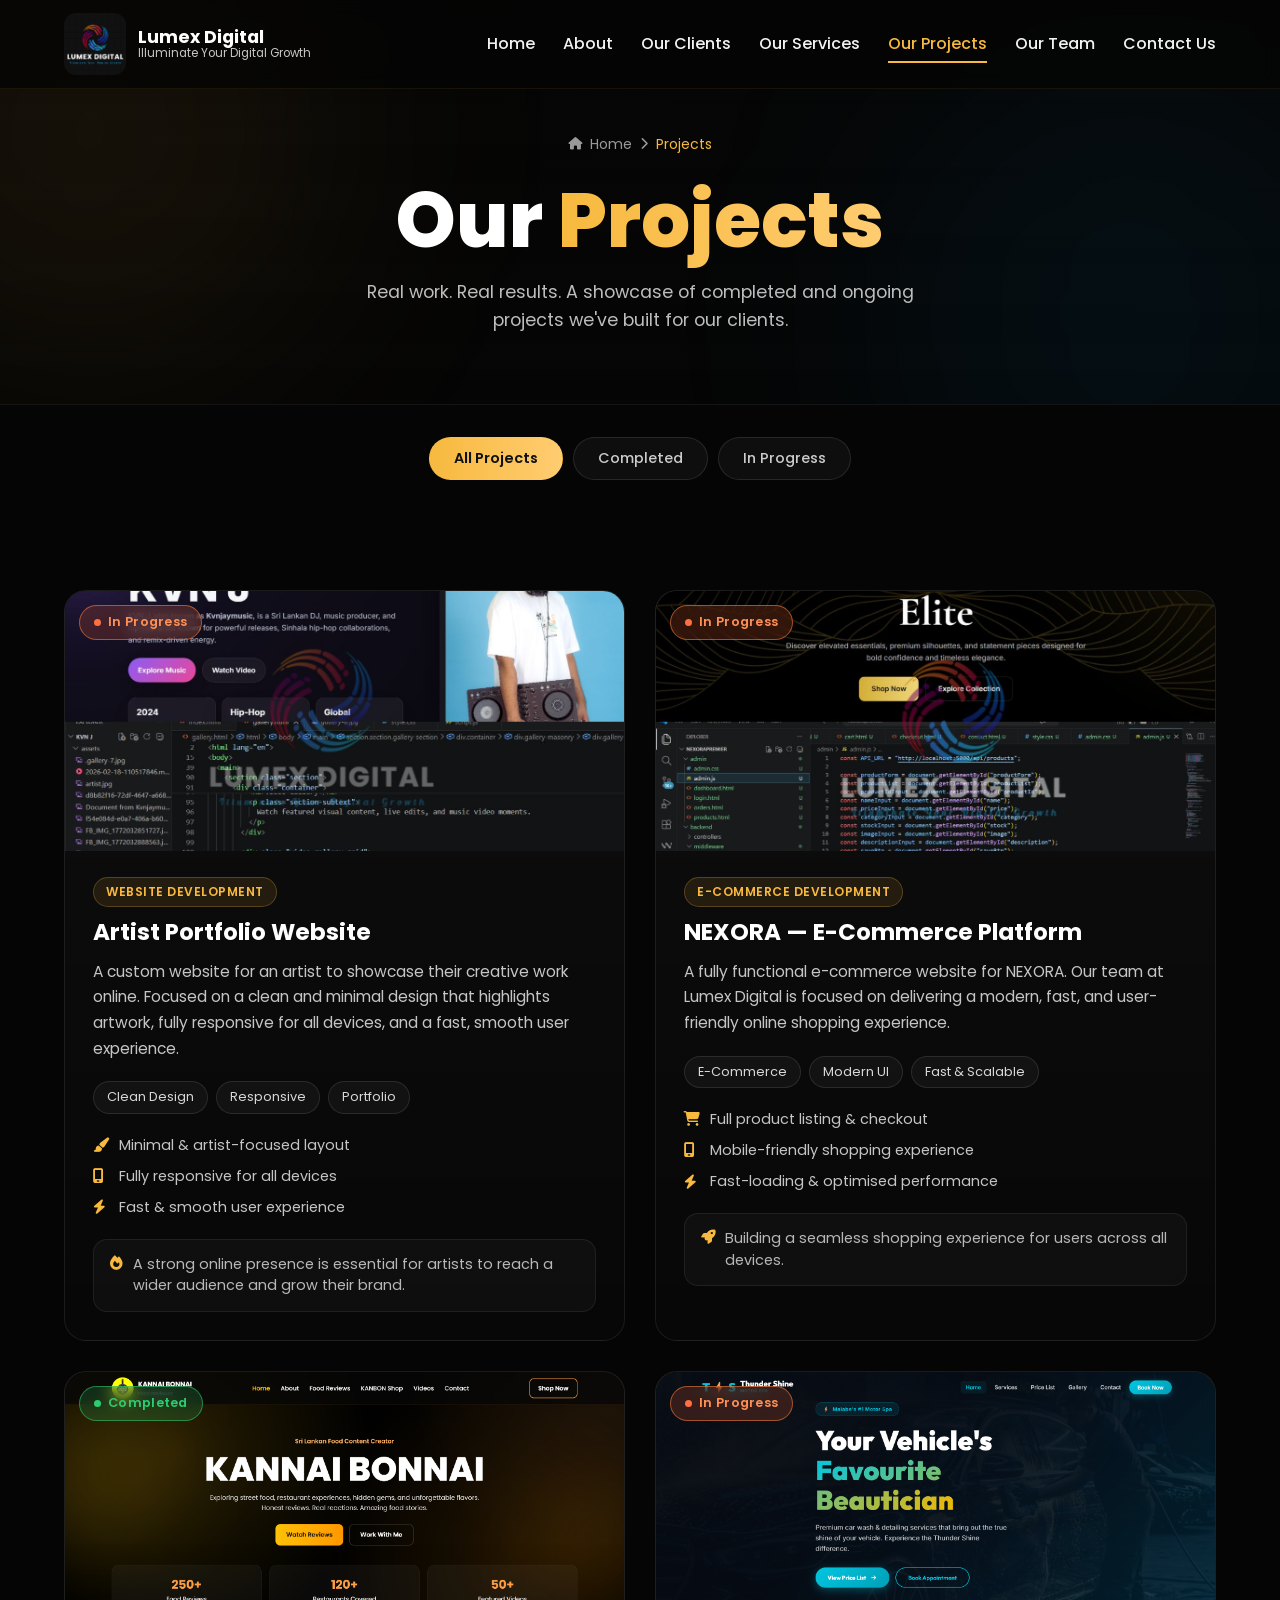
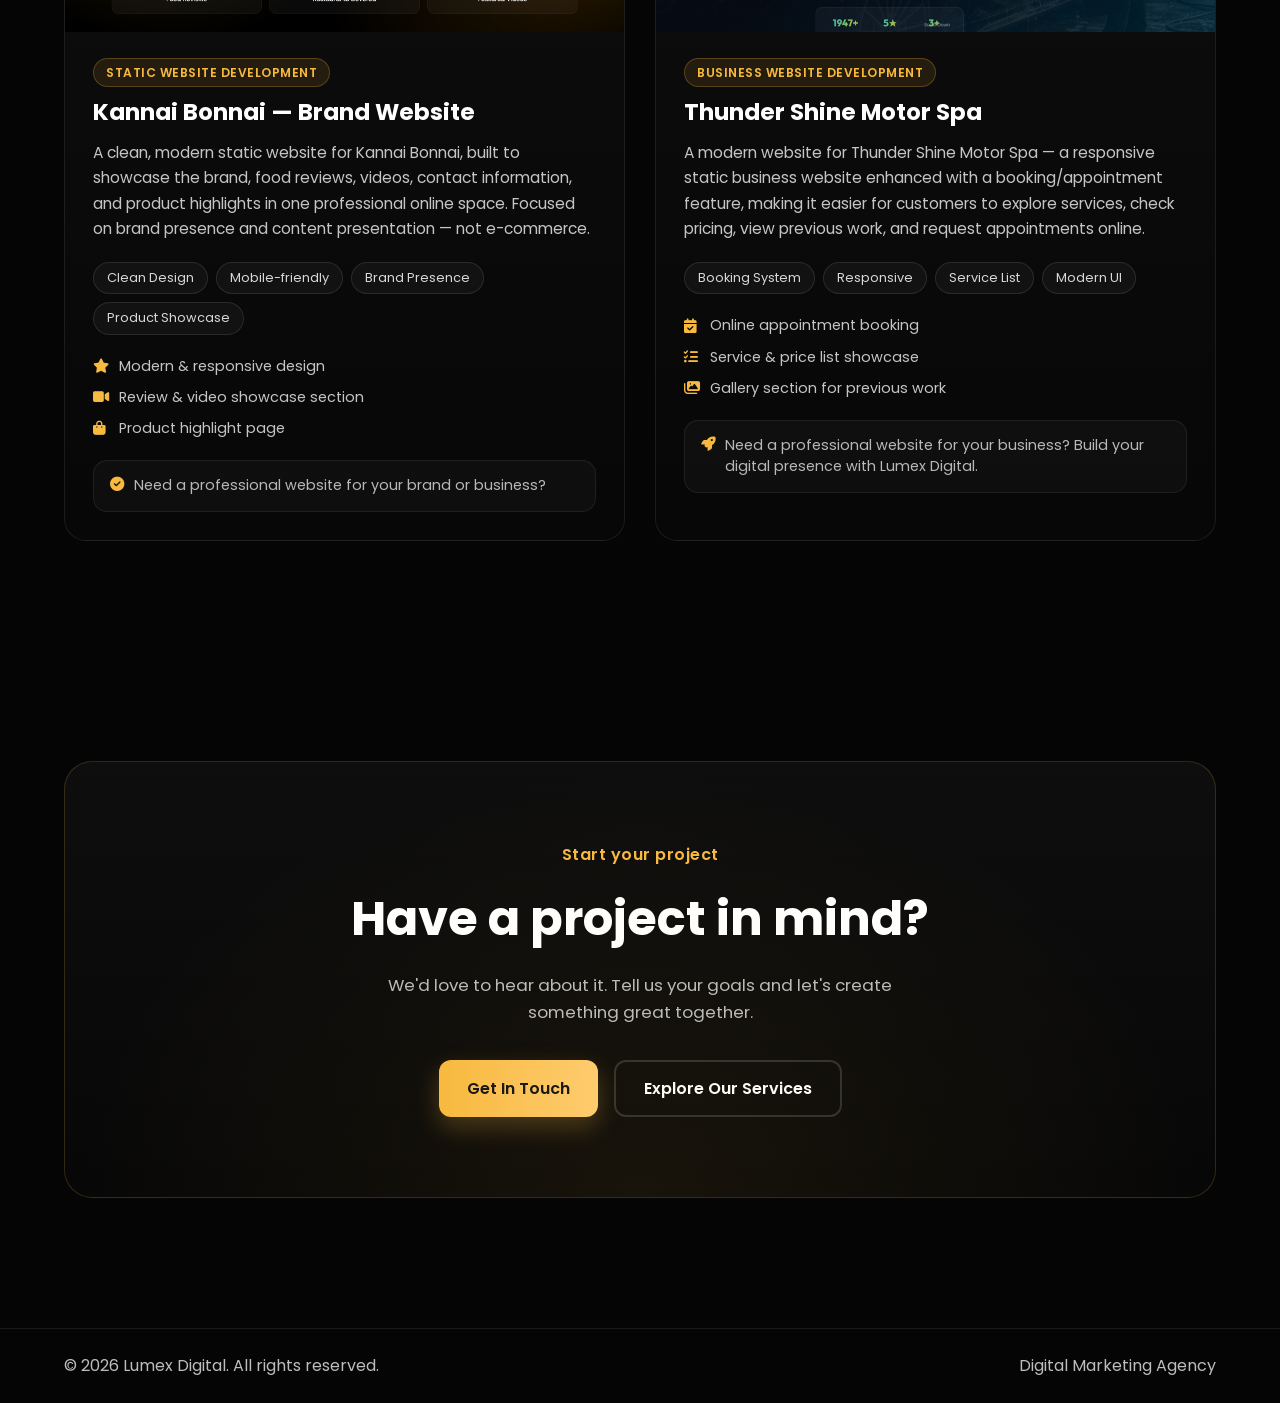
==== projects.html @ 6525a421 "new pages" ====
<!DOCTYPE html>
<html lang="en">
<head>
  <meta charset="UTF-8" />
  <meta name="viewport" content="width=device-width, initial-scale=1.0" />
  <title>Our Projects | Lumex Digital</title>
  <meta name="description" content="Explore completed and ongoing projects by Lumex Digital — websites, e-commerce platforms, brand presence sites, and more." />

  <link rel="preconnect" href="https://fonts.googleapis.com">
  <link rel="preconnect" href="https://fonts.gstatic.com" crossorigin>
  <link href="https://fonts.googleapis.com/css2?family=Poppins:wght@300;400;500;600;700;800&display=swap" rel="stylesheet">
  <link rel="stylesheet" href="https://cdnjs.cloudflare.com/ajax/libs/font-awesome/6.5.2/css/all.min.css" />
  <link rel="stylesheet" href="style.css" />
  <link rel="stylesheet" href="pages.css" />
</head>
<body>

  <!-- Header -->
  <header class="header">
    <nav class="navbar container">
      <a href="index.html" class="logo-wrap">
        <img src="assets/logo.png" alt="Lumex Digital Logo" class="logo" />
        <div class="logo-text">
          <span class="brand-name">Lumex Digital</span>
          <span class="brand-tag">Illuminate Your Digital Growth</span>
        </div>
      </a>

      <button class="menu-toggle" id="menuToggle">
        <i class="fa-solid fa-bars"></i>
      </button>

      <ul class="nav-links" id="navLinks">
        <li><a href="index.html">Home</a></li>
        <li><a href="index.html#about">About</a></li>
        <li><a href="index.html#clients">Our Clients</a></li>
        <li><a href="services.html">Our Services</a></li>
        <li><a href="projects.html" class="active">Our Projects</a></li>
        <li><a href="team.html">Our Team</a></li>
        <li><a href="index.html#contact">Contact Us</a></li>
      </ul>
    </nav>
  </header>

  <!-- Page Hero -->
  <section class="page-hero">
    <div class="page-hero-glow page-hero-glow-left"></div>
    <div class="page-hero-glow page-hero-glow-right"></div>
    <div class="container page-hero-content reveal">
      <a href="index.html" class="breadcrumb">
        <i class="fa-solid fa-house"></i> Home <i class="fa-solid fa-chevron-right"></i> <span>Projects</span>
      </a>
      <h1>Our <span class="gradient-text">Projects</span></h1>
      <p>Real work. Real results. A showcase of completed and ongoing projects we've built for our clients.</p>
    </div>
  </section>

  <!-- Filter Bar -->
  <section class="proj-filter-bar">
    <div class="container">
      <div class="proj-filters">
        <button class="proj-filter-btn active" data-filter="all">All Projects</button>
        <button class="proj-filter-btn" data-filter="completed">Completed</button>
        <button class="proj-filter-btn" data-filter="progress">In Progress</button>
      </div>
    </div>
  </section>

  <!-- Projects Grid -->
  <section class="section proj-page-grid-section">
    <div class="container">
      <div class="projects-grid proj-page-grid">

        <!-- Project 1: Artist Website -->
        <div class="project-card reveal" data-status="progress">
          <div class="project-image-wrap">
            <img src="assets/1774955532446.jpg" alt="Artist Portfolio Website" class="project-img" />
            <div class="project-overlay">
              <span class="project-badge badge-progress">
                <span class="badge-dot"></span> In Progress
              </span>
            </div>
          </div>
          <div class="project-body">
            <div class="project-meta">
              <span class="project-type">Website Development</span>
            </div>
            <h3>Artist Portfolio Website</h3>
            <p>A custom website for an artist to showcase their creative work online. Focused on a clean and minimal design that highlights artwork, fully responsive for all devices, and a fast, smooth user experience.</p>
            <div class="project-tags">
              <span>Clean Design</span>
              <span>Responsive</span>
              <span>Portfolio</span>
            </div>
            <div class="project-highlights">
              <div><i class="fa-solid fa-paintbrush"></i> Minimal &amp; artist-focused layout</div>
              <div><i class="fa-solid fa-mobile-screen"></i> Fully responsive for all devices</div>
              <div><i class="fa-solid fa-bolt"></i> Fast &amp; smooth user experience</div>
            </div>
            <div class="project-status">
              <i class="fa-solid fa-fire"></i>
              <span>A strong online presence is essential for artists to reach a wider audience and grow their brand.</span>
            </div>
          </div>
        </div>

        <!-- Project 2: NEXORA E-Commerce -->
        <div class="project-card reveal" data-status="progress">
          <div class="project-image-wrap">
            <img src="assets/1775497147407.jpg" alt="NEXORA E-Commerce Project" class="project-img" />
            <div class="project-overlay">
              <span class="project-badge badge-progress">
                <span class="badge-dot"></span> In Progress
              </span>
            </div>
          </div>
          <div class="project-body">
            <div class="project-meta">
              <span class="project-type">E-Commerce Development</span>
            </div>
            <h3>NEXORA — E-Commerce Platform</h3>
            <p>A fully functional e-commerce website for NEXORA. Our team at Lumex Digital is focused on delivering a modern, fast, and user-friendly online shopping experience.</p>
            <div class="project-tags">
              <span>E-Commerce</span>
              <span>Modern UI</span>
              <span>Fast &amp; Scalable</span>
            </div>
            <div class="project-highlights">
              <div><i class="fa-solid fa-cart-shopping"></i> Full product listing &amp; checkout</div>
              <div><i class="fa-solid fa-mobile-screen"></i> Mobile-friendly shopping experience</div>
              <div><i class="fa-solid fa-bolt"></i> Fast-loading &amp; optimised performance</div>
            </div>
            <div class="project-status">
              <i class="fa-solid fa-rocket"></i>
              <span>Building a seamless shopping experience for users across all devices.</span>
            </div>
          </div>
        </div>

        <!-- Project 3: Kannai Bonnai -->
        <div class="project-card reveal" data-status="completed">
          <div class="project-image-wrap">
            <img src="assets/Screenshot 2026-09-23 190146.png" alt="Kannai Bonnai Project" class="project-img" />
            <div class="project-overlay">
              <span class="project-badge badge-completed">
                <span class="badge-dot-completed"></span> Completed
              </span>
            </div>
          </div>
          <div class="project-body">
            <div class="project-meta">
              <span class="project-type">Static Website Development</span>
            </div>
            <h3>Kannai Bonnai — Brand Website</h3>
            <p>A clean, modern static website for Kannai Bonnai, built to showcase the brand, food reviews, videos, contact information, and product highlights in one professional online space. Focused on brand presence and content presentation — not e-commerce.</p>
            <div class="project-tags">
              <span>Clean Design</span>
              <span>Mobile-friendly</span>
              <span>Brand Presence</span>
              <span>Product Showcase</span>
            </div>
            <div class="project-highlights">
              <div><i class="fa-solid fa-star"></i> Modern &amp; responsive design</div>
              <div><i class="fa-solid fa-video"></i> Review &amp; video showcase section</div>
              <div><i class="fa-solid fa-bag-shopping"></i> Product highlight page</div>
            </div>
            <div class="project-status">
              <i class="fa-solid fa-check-circle"></i>
              <span>Need a professional website for your brand or business?</span>
            </div>
          </div>
        </div>

        <!-- Project 4: Thunder Shine Motor Spa -->
        <div class="project-card reveal" data-status="progress">
          <div class="project-image-wrap">
            <img src="assets/Screenshot 2026-09-23 190547.png" alt="Thunder Shine Motor Spa Project" class="project-img" />
            <div class="project-overlay">
              <span class="project-badge badge-progress">
                <span class="badge-dot"></span> In Progress
              </span>
            </div>
          </div>
          <div class="project-body">
            <div class="project-meta">
              <span class="project-type">Business Website Development</span>
            </div>
            <h3>Thunder Shine Motor Spa</h3>
            <p>A modern website for Thunder Shine Motor Spa — a responsive static business website enhanced with a booking/appointment feature, making it easier for customers to explore services, check pricing, view previous work, and request appointments online.</p>
            <div class="project-tags">
              <span>Booking System</span>
              <span>Responsive</span>
              <span>Service List</span>
              <span>Modern UI</span>
            </div>
            <div class="project-highlights">
              <div><i class="fa-solid fa-calendar-check"></i> Online appointment booking</div>
              <div><i class="fa-solid fa-list-check"></i> Service &amp; price list showcase</div>
              <div><i class="fa-solid fa-images"></i> Gallery section for previous work</div>
            </div>
            <div class="project-status">
              <i class="fa-solid fa-rocket"></i>
              <span>Need a professional website for your business? Build your digital presence with Lumex Digital.</span>
            </div>
          </div>
        </div>

      </div>
    </div>
  </section>

  <!-- CTA -->
  <section class="section srv-cta">
    <div class="container">
      <div class="srv-cta-box reveal">
        <div class="srv-cta-glow"></div>
        <span class="section-tag">Start your project</span>
        <h2>Have a project in mind?</h2>
        <p>We'd love to hear about it. Tell us your goals and let's create something great together.</p>
        <div class="srv-cta-buttons">
          <a href="index.html#contact" class="btn btn-primary">Get In Touch</a>
          <a href="services.html" class="btn btn-secondary">Explore Our Services</a>
        </div>
      </div>
    </div>
  </section>

  <!-- Footer -->
  <footer class="footer">
    <div class="container footer-wrap">
      <p>© 2026 Lumex Digital. All rights reserved.</p>
      <p>Digital Marketing Agency</p>
    </div>
  </footer>

  <script src="pages.js"></script>
</body>
</html>
---- style.css ----
* {
  margin: 0;
  padding: 0;
  box-sizing: border-box;
}

html {
  scroll-behavior: smooth;
}

body {
  font-family: "Poppins", sans-serif;
  background: #050505;
  color: #ffffff;
  line-height: 1.6;
}

img {
  max-width: 100%;
  display: block;
}

a {
  text-decoration: none;
}

ul {
  list-style: none;
}

.container {
  width: 90%;
  max-width: 1240px;
  margin: 0 auto;
}

/* Header */
.header {
  position: fixed;
  top: 0;
  left: 0;
  width: 100%;
  z-index: 999;
  background: rgba(5, 5, 5, 0.75);
  backdrop-filter: blur(10px);
  border-bottom: 1px solid rgba(255, 190, 50, 0.08);
}

.navbar {
  min-height: 88px;
  display: flex;
  align-items: center;
  justify-content: space-between;
  gap: 20px;
}

.logo-wrap {
  display: flex;
  align-items: center;
  gap: 12px;
  color: #fff;
}

.logo {
  width: 62px;
  height: 62px;
  object-fit: contain;
  border-radius: 12px;
}

.logo-text {
  display: flex;
  flex-direction: column;
  line-height: 1.1;
}

.brand-name {
  font-size: 1.1rem;
  font-weight: 700;
}

.brand-tag {
  font-size: 0.72rem;
  color: #c8c8c8;
}

.nav-links {
  display: flex;
  align-items: center;
  gap: 28px;
}

.nav-links a {
  color: #f2f2f2;
  font-weight: 500;
  transition: 0.3s ease;
  position: relative;
}

.nav-links a:hover,
.nav-links a.active {
  color: #f7b93e;
}

.nav-links a::after {
  content: "";
  position: absolute;
  left: 0;
  bottom: -8px;
  width: 0%;
  height: 2px;
  background: #f7b93e;
  transition: 0.3s ease;
}

.nav-links a:hover::after,
.nav-links a.active::after {
  width: 100%;
}

.nav-btn,
.btn {
  display: inline-flex;
  align-items: center;
  justify-content: center;
  border-radius: 12px;
  font-weight: 600;
  transition: 0.35s ease;
  cursor: pointer;
}

.nav-btn {
  color: #fff;
  border: 2px solid #f7b93e;
  padding: 13px 24px;
}

.nav-btn:hover {
  background: #f7b93e;
  color: #111;
}

.menu-toggle {
  display: none;
  background: transparent;
  color: #fff;
  font-size: 1.4rem;
  border: none;
  cursor: pointer;
}

/* Hero */
.hero {
  min-height: 100vh;
  display: flex;
  align-items: center;
  position: relative;
  padding-top: 130px;
  overflow: hidden;
  background:
    linear-gradient(rgba(0, 0, 0, 0.72), rgba(0, 0, 0, 0.9)),
    url("assets/hero-bg.png") center/cover no-repeat;
}

.hero::before {
  content: "";
  position: absolute;
  width: 420px;
  height: 420px;
  background: rgba(0, 170, 255, 0.08);
  filter: blur(90px);
  top: 100px;
  left: -100px;
  border-radius: 50%;
  animation: floatGlow 6s ease-in-out infinite;
}

.hero::after {
  content: "";
  position: absolute;
  width: 400px;
  height: 400px;
  background: rgba(255, 170, 0, 0.08);
  filter: blur(90px);
  bottom: 80px;
  right: -80px;
  border-radius: 50%;
  animation: floatGlow 7s ease-in-out infinite;
}

.hero-content {
  position: relative;
  z-index: 2;
  text-align: center;
}

.hero-top {
  color: #d2d2d2;
  font-size: 1.15rem;
  margin-bottom: 18px;
}

.hero h1 {
  font-size: clamp(2.7rem, 7vw, 5.8rem);
  line-height: 1.05;
  margin-bottom: 14px;
  font-weight: 800;
}

.hero-sub {
  max-width: 760px;
  margin: 0 auto 30px;
  color: #d7d7d7;
  font-size: 1.05rem;
}

.hero-buttons {
  display: flex;
  justify-content: center;
  gap: 16px;
  flex-wrap: wrap;
  margin-bottom: 58px;
}

.btn {
  padding: 14px 28px;
  border: none;
}

.btn-primary {
  background: linear-gradient(90deg, #f7b93e, #ffcc70);
  color: #111;
  box-shadow: 0 10px 25px rgba(247, 185, 62, 0.25);
}

.btn-primary:hover {
  transform: translateY(-3px);
}

.btn-secondary {
  background: transparent;
  border: 2px solid rgba(255, 255, 255, 0.15);
  color: #fff;
}

.btn-secondary:hover {
  border-color: #f7b93e;
  color: #f7b93e;
}

/* Feature cards */
.feature-cards {
  display: grid;
  grid-template-columns: repeat(5, 1fr);
  gap: 22px;
  margin-top: 30px;
}

.feature-card {
  border: 1px solid rgba(255, 255, 255, 0.16);
  background: rgba(255, 255, 255, 0.02);
  min-height: 220px;
  padding: 30px 22px;
  display: flex;
  flex-direction: column;
  justify-content: center;
  align-items: center;
  transition: 0.35s ease;
  backdrop-filter: blur(6px);
}

.feature-card:hover {
  transform: translateY(-8px);
  border-color: rgba(247, 185, 62, 0.55);
  box-shadow: 0 14px 40px rgba(0, 0, 0, 0.25);
}

.feature-card i {
  color: #f7b93e;
  font-size: 2.2rem;
  margin-bottom: 18px;
}

.feature-card h3 {
  font-size: 1.8rem;
  margin-bottom: 8px;
  text-align: center;
}

.feature-card p {
  color: #c7c7c7;
  font-size: 0.95rem;
  text-align: center;
}

/* Common sections */
.section {
  padding: 110px 0;
}

.section-tag {
  display: inline-block;
  color: #f7b93e;
  font-weight: 600;
  margin-bottom: 10px;
  letter-spacing: 0.5px;
}

.section-head {
  text-align: center;
  max-width: 760px;
  margin: 0 auto 54px;
}

.section-head h2 {
  font-size: clamp(2rem, 4vw, 3rem);
  margin-bottom: 12px;
}

.section-head p {
  color: #bdbdbd;
}

/* About */
.about-grid {
  display: grid;
  grid-template-columns: 1.1fr 0.9fr;
  gap: 40px;
  align-items: center;
}

.about-text h2 {
  font-size: clamp(2rem, 4vw, 3rem);
  margin-bottom: 18px;
}

.about-text p {
  color: #c9c9c9;
  margin-bottom: 16px;
}

.about-points {
  display: grid;
  grid-template-columns: repeat(2, 1fr);
  gap: 14px;
  margin-top: 20px;
}

.about-points div {
  background: #0d0d0d;
  border: 1px solid rgba(255, 255, 255, 0.08);
  padding: 14px 16px;
  border-radius: 12px;
}

.about-points i {
  color: #f7b93e;
  margin-right: 8px;
}

.about-box .glow-box {
  background: linear-gradient(180deg, rgba(255,255,255,0.04), rgba(255,255,255,0.02));
  border: 1px solid rgba(247, 185, 62, 0.18);
  border-radius: 22px;
  padding: 34px;
  box-shadow: 0 0 40px rgba(247, 185, 62, 0.06);
}

.glow-box h3 {
  font-size: 1.6rem;
  margin-bottom: 12px;
}

.glow-box p {
  color: #c9c9c9;
  margin-bottom: 28px;
}

.mini-stats {
  display: grid;
  grid-template-columns: repeat(3, 1fr);
  gap: 18px;
}

.mini-stats div {
  text-align: center;
  background: rgba(255,255,255,0.03);
  border-radius: 16px;
  padding: 20px 12px;
}

.mini-stats h4 {
  font-size: 2rem;
  color: #f7b93e;
}

.mini-stats span {
  color: #d4d4d4;
  font-size: 0.95rem;
}

/* Clients */
.clients-grid {
  display: grid;
  grid-template-columns: repeat(3, 1fr);
  gap: 22px;
}
.client-logo {
  max-width: 140px;
  max-height: 70px;
  width: auto;
  height: auto;
  object-fit: contain;
  filter: grayscale(100%);
  opacity: 0.9;
  transition: 0.35s ease;
}

.client-box:hover .client-logo {
  filter: grayscale(0%);
  opacity: 1;
  transform: scale(1.05);
}
.client-box {
  min-height: 120px;
  border-radius: 18px;
  background: #0c0c0c;
  border: 1px solid rgba(255,255,255,0.08);
  display: flex;
  align-items: center;
  justify-content: center;
  color: #f0f0f0;
  font-weight: 600;
  font-size: 1.1rem;
  transition: 0.35s ease;
}

.client-box:hover {
  transform: translateY(-6px);
  border-color: rgba(0, 183, 255, 0.45);
  box-shadow: 0 15px 30px rgba(0,0,0,0.25);
}

/* Services */
.services-grid {
  display: grid;
  grid-template-columns: repeat(3, 1fr);
  gap: 24px;
}

.service-card {
  background: linear-gradient(180deg, rgba(255,255,255,0.03), rgba(255,255,255,0.01));
  border: 1px solid rgba(255,255,255,0.08);
  border-radius: 20px;
  padding: 30px 26px;
  transition: 0.35s ease;
}

.service-card:hover {
  transform: translateY(-8px);
  border-color: rgba(247, 185, 62, 0.4);
}

.service-card i {
  font-size: 2rem;
  color: #f7b93e;
  margin-bottom: 18px;
}

.service-card h3 {
  font-size: 1.35rem;
  margin-bottom: 10px;
}

.service-card p {
  color: #c9c9c9;
}

/* Team Horizontal */
.team-row {
  display: flex;
  gap: 24px;
  overflow-x: auto;
  padding-bottom: 12px;
  scroll-snap-type: x mandatory;
}

.team-row::-webkit-scrollbar {
  height: 8px;
}

.team-row::-webkit-scrollbar-track {
  background: rgba(255, 255, 255, 0.04);
  border-radius: 10px;
}

.team-row::-webkit-scrollbar-thumb {
  background: #f7b93e;
  border-radius: 10px;
}

.team-card {
  min-width: 320px;
  max-width: 320px;
  flex: 0 0 auto;
  scroll-snap-align: start;
  background: linear-gradient(180deg, rgba(255,255,255,0.03), rgba(255,255,255,0.01));
  border: 1px solid rgba(255,255,255,0.08);
  border-radius: 22px;
  overflow: hidden;
  transition: 0.35s ease;
}

.team-card:hover {
  transform: translateY(-8px);
  border-color: rgba(247, 185, 62, 0.45);
  box-shadow: 0 18px 35px rgba(0, 0, 0, 0.28);
}

.team-image {
  width: 100%;
  height: 300px;
  overflow: hidden;
  background: #111;
  display: flex;
  align-items: center;
  justify-content: center;
}

.team-image img {
  width: 100%;
  height: 100%;
  object-fit: cover;
  display: block;
  transition: 0.45s ease;
}

.team-card:hover .team-image img {
  transform: scale(1.06);
}

.team-content {
  padding: 24px;
}

.team-content h3 {
  font-size: 1.4rem;
  margin-bottom: 6px;
}

.team-role {
  display: inline-block;
  color: #f7b93e;
  font-weight: 600;
  margin-bottom: 12px;
  font-size: 0.96rem;
}

.team-content p {
  color: #c8c8c8;
  font-size: 0.96rem;
  margin-bottom: 18px;
}

.team-socials {
  display: flex;
  gap: 12px;
}

.team-socials a {
  width: 42px;
  height: 42px;
  border-radius: 50%;
  display: inline-flex;
  align-items: center;
  justify-content: center;
  background: rgba(255,255,255,0.04);
  border: 1px solid rgba(255,255,255,0.08);
  color: #ffffff;
  transition: 0.3s ease;
}

.team-socials a:hover {
  background: #f7b93e;
  color: #111;
  transform: translateY(-3px);
}

/* Contact */
.contact-grid {
  display: grid;
  grid-template-columns: 1fr 1fr;
  gap: 34px;
  align-items: start;
}

.contact-info h2 {
  font-size: clamp(2rem, 4vw, 3rem);
  margin-bottom: 12px;
}

.contact-info p {
  color: #c6c6c6;
  margin-bottom: 22px;
}

.contact-items div {
  margin-bottom: 16px;
  color: #f0f0f0;
  font-size: 1rem;
}

.contact-items i {
  color: #f7b93e;
  margin-right: 10px;
}

.contact-form {
  background: #0b0b0b;
  border: 1px solid rgba(255,255,255,0.08);
  border-radius: 20px;
  padding: 30px;
}

.form-group {
  margin-bottom: 16px;
}

.contact-form input,
.contact-form textarea {
  width: 100%;
  border: 1px solid rgba(255,255,255,0.08);
  background: #111;
  color: #fff;
  padding: 15px 16px;
  border-radius: 12px;
  font-family: inherit;
  font-size: 0.98rem;
  outline: none;
  transition: 0.3s ease;
}

.contact-form input:focus,
.contact-form textarea:focus {
  border-color: #f7b93e;
  box-shadow: 0 0 0 3px rgba(247, 185, 62, 0.08);
}

.form-btn {
  width: 100%;
}

/* Section CTA / View All link */
.section-cta-wrap {
  text-align: center;
  margin-top: 48px;
}

.section-view-all {
  gap: 10px;
  display: inline-flex;
  align-items: center;
}

.section-view-all i {
  transition: transform 0.3s ease;
}

.section-view-all:hover i {
  transform: translateX(5px);
}

/* Projects */
.projects-grid {
  display: grid;
  grid-template-columns: repeat(2, 1fr);
  gap: 30px;
}

.project-card {
  background: linear-gradient(180deg, rgba(255,255,255,0.04), rgba(255,255,255,0.01));
  border: 1px solid rgba(255,255,255,0.08);
  border-radius: 22px;
  overflow: hidden;
  transition: 0.4s ease;
}

.project-card:hover {
  transform: translateY(-10px);
  border-color: rgba(247, 185, 62, 0.45);
  box-shadow: 0 24px 50px rgba(0, 0, 0, 0.35);
}

.project-image-wrap {
  position: relative;
  width: 100%;
  height: 260px;
  overflow: hidden;
}

.project-img {
  width: 100%;
  height: 100%;
  object-fit: cover;
  display: block;
  transition: 0.5s ease;
}

.project-card:hover .project-img {
  transform: scale(1.06);
}

.project-overlay {
  position: absolute;
  top: 14px;
  left: 14px;
  z-index: 2;
}

.project-badge {
  display: inline-flex;
  align-items: center;
  gap: 7px;
  padding: 6px 14px;
  border-radius: 30px;
  font-size: 0.8rem;
  font-weight: 600;
  letter-spacing: 0.3px;
  backdrop-filter: blur(8px);
}

.badge-progress {
  background: rgba(255, 100, 50, 0.18);
  border: 1px solid rgba(255, 130, 60, 0.55);
  color: #ff9055;
}

.badge-completed {
  background: rgba(46, 204, 113, 0.18);
  border: 1px solid rgba(46, 204, 113, 0.55);
  color: #2ecc71;
}

.badge-dot-completed {
  width: 7px;
  height: 7px;
  border-radius: 50%;
  background: #2ecc71;
  display: inline-block;
}

.badge-dot {
  width: 7px;
  height: 7px;
  border-radius: 50%;
  background: #ff7040;
  display: inline-block;
  animation: pulseDot 1.4s ease-in-out infinite;
}

@keyframes pulseDot {
  0%, 100% { opacity: 1; transform: scale(1); }
  50% { opacity: 0.5; transform: scale(0.7); }
}

.project-body {
  padding: 26px 28px 28px;
}

.project-meta {
  margin-bottom: 10px;
}

.project-type {
  display: inline-block;
  background: rgba(247, 185, 62, 0.1);
  border: 1px solid rgba(247, 185, 62, 0.25);
  color: #f7b93e;
  font-size: 0.76rem;
  font-weight: 600;
  padding: 4px 12px;
  border-radius: 20px;
  letter-spacing: 0.5px;
  text-transform: uppercase;
}

.project-body h3 {
  font-size: 1.45rem;
  margin-bottom: 12px;
  line-height: 1.3;
}

.project-body p {
  color: #c5c5c5;
  font-size: 0.97rem;
  margin-bottom: 20px;
  line-height: 1.65;
}

.project-tags {
  display: flex;
  flex-wrap: wrap;
  gap: 8px;
  margin-bottom: 20px;
}

.project-tags span {
  background: rgba(255,255,255,0.04);
  border: 1px solid rgba(255,255,255,0.1);
  color: #d8d8d8;
  font-size: 0.8rem;
  padding: 5px 13px;
  border-radius: 20px;
  transition: 0.25s ease;
}

.project-card:hover .project-tags span {
  border-color: rgba(247, 185, 62, 0.3);
  color: #f7b93e;
}

.project-status {
  display: flex;
  align-items: flex-start;
  gap: 10px;
  background: rgba(255, 255, 255, 0.03);
  border: 1px solid rgba(255,255,255,0.07);
  border-radius: 14px;
  padding: 14px 16px;
  font-size: 0.9rem;
  color: #b8b8b8;
  line-height: 1.5;
}

.project-status i {
  color: #f7b93e;
  margin-top: 2px;
  flex-shrink: 0;
}

/* Footer */
.footer {
  border-top: 1px solid rgba(255,255,255,0.08);
  padding: 24px 0;
  background: #050505;
}

.footer-wrap {
  display: flex;
  justify-content: space-between;
  gap: 18px;
  flex-wrap: wrap;
  color: #bdbdbd;
}

/* Animation */
.reveal {
  opacity: 0;
  transform: translateY(40px);
  transition: 0.8s ease;
}

.reveal.active {
  opacity: 1;
  transform: translateY(0);
}

@keyframes floatGlow {
  0% {
    transform: translateY(0px) scale(1);
  }
  50% {
    transform: translateY(-18px) scale(1.04);
  }
  100% {
    transform: translateY(0px) scale(1);
  }
}

/* Responsive */
@media (max-width: 1100px) {
  .feature-cards {
    grid-template-columns: repeat(3, 1fr);
  }

  .services-grid,
  .clients-grid,
  .projects-grid {
    grid-template-columns: repeat(2, 1fr);
  }

  .about-grid,
  .contact-grid {
    grid-template-columns: 1fr;
  }
}

@media (max-width: 860px) {
  .menu-toggle {
    display: block;
  }

  .nav-btn {
    display: none;
  }

  .nav-links {
    position: absolute;
    top: 88px;
    left: 0;
    width: 100%;
    background: #080808;
    flex-direction: column;
    align-items: flex-start;
    gap: 0;
    padding: 14px 5%;
    border-top: 1px solid rgba(255,255,255,0.06);
    display: none;
  }

  .nav-links.show {
    display: flex;
  }

  .nav-links li {
    width: 100%;
  }

  .nav-links a {
    display: block;
    width: 100%;
    padding: 14px 0;
  }

  .feature-cards {
    grid-template-columns: repeat(2, 1fr);
  }

  .about-points {
    grid-template-columns: 1fr;
  }

  .team-card {
    min-width: 280px;
    max-width: 280px;
  }
}

@media (max-width: 580px) {
  .hero {
    padding-top: 120px;
  }

  .hero h1 {
    font-size: 2.7rem;
  }

  .feature-cards,
  .services-grid,
  .clients-grid,
  .projects-grid,
  .mini-stats {
    grid-template-columns: 1fr;
  }

  .feature-card {
    min-height: 180px;
  }

  .team-card {
    min-width: 85%;
    max-width: 85%;
  }

  .team-image {
    height: 260px;
  }

  .logo {
    width: 52px;
    height: 52px;
  }

  .brand-tag {
    display: none;
  }

  .section {
    padding: 85px 0;
  }
}
---- pages.css ----
/* =============================================
   pages.css — Styles for services.html & projects.html
   ============================================= */

/* Page Hero */
.page-hero {
  min-height: 42vh;
  display: flex;
  align-items: flex-end;
  padding-bottom: 70px;
  padding-top: 130px;
  position: relative;
  overflow: hidden;
  background: linear-gradient(180deg, rgba(0,0,0,0.5) 0%, rgba(5,5,5,1) 100%),
              linear-gradient(135deg, #0a0a0a 0%, #0d0d0d 100%);
  border-bottom: 1px solid rgba(255,255,255,0.06);
}

.page-hero-glow {
  position: absolute;
  width: 500px;
  height: 500px;
  border-radius: 50%;
  filter: blur(120px);
  pointer-events: none;
}

.page-hero-glow-left {
  background: rgba(247, 185, 62, 0.07);
  top: -120px;
  left: -160px;
}

.page-hero-glow-right {
  background: rgba(0, 170, 255, 0.06);
  bottom: -160px;
  right: -100px;
}

.page-hero-content {
  position: relative;
  z-index: 2;
  text-align: center;
}

.breadcrumb {
  display: inline-flex;
  align-items: center;
  gap: 8px;
  color: #999;
  font-size: 0.88rem;
  margin-bottom: 22px;
  transition: 0.3s ease;
}

.breadcrumb:hover { color: #f7b93e; }

.breadcrumb span { color: #f7b93e; }

.breadcrumb i { font-size: 0.78rem; }

.page-hero-content h1 {
  font-size: clamp(2.6rem, 6vw, 5rem);
  font-weight: 800;
  margin-bottom: 16px;
  line-height: 1.1;
}

.gradient-text {
  background: linear-gradient(90deg, #f7b93e, #ffcc70);
  -webkit-background-clip: text;
  -webkit-text-fill-color: transparent;
  background-clip: text;
}

.page-hero-content p {
  color: #bdbdbd;
  font-size: 1.1rem;
  max-width: 600px;
  margin: 0 auto;
}

/* =============================================
   SERVICES PAGE
   ============================================= */

/* Stats bar */
.srv-intro { padding: 60px 0; }

.srv-intro-grid {
  display: grid;
  grid-template-columns: repeat(4, 1fr);
  gap: 2px;
  background: rgba(255,255,255,0.06);
  border: 1px solid rgba(255,255,255,0.08);
  border-radius: 20px;
  overflow: hidden;
}

.srv-intro-stat {
  text-align: center;
  padding: 36px 20px;
  background: #0a0a0a;
  transition: 0.3s ease;
}

.srv-intro-stat:hover { background: #0f0f0f; }

.srv-intro-stat h3 {
  font-size: 2.4rem;
  font-weight: 800;
  color: #f7b93e;
  margin-bottom: 6px;
}

.srv-intro-stat span {
  color: #aaa;
  font-size: 0.9rem;
}

/* Service detail blocks */
.srv-detail { padding-top: 0; }

.srv-block {
  display: grid;
  grid-template-columns: 100px 1fr;
  gap: 40px;
  align-items: flex-start;
  padding: 56px 0;
  border-bottom: 1px solid rgba(255,255,255,0.06);
}

.srv-block:last-child { border-bottom: none; }

.srv-block-icon {
  width: 80px;
  height: 80px;
  border-radius: 20px;
  background: linear-gradient(135deg, rgba(247,185,62,0.12), rgba(247,185,62,0.04));
  border: 1px solid rgba(247,185,62,0.25);
  display: flex;
  align-items: center;
  justify-content: center;
  font-size: 1.9rem;
  color: #f7b93e;
  flex-shrink: 0;
  position: sticky;
  top: 110px;
}

.srv-block-alt .srv-block-icon {
  background: linear-gradient(135deg, rgba(0,170,255,0.1), rgba(0,170,255,0.04));
  border-color: rgba(0,170,255,0.25);
  color: #44bbff;
}

.srv-block-content h2 {
  font-size: clamp(1.7rem, 3vw, 2.4rem);
  margin-bottom: 14px;
  margin-top: 8px;
}

.srv-lead {
  font-size: 1.1rem;
  color: #e0e0e0;
  margin-bottom: 18px;
  font-weight: 500;
  line-height: 1.6;
}

.srv-block-content > p:not(.srv-lead) {
  color: #b0b0b0;
  line-height: 1.8;
  margin-bottom: 30px;
}

.srv-features {
  display: grid;
  grid-template-columns: repeat(2, 1fr);
  gap: 12px;
}

.srv-feature-item {
  display: flex;
  align-items: center;
  gap: 10px;
  background: rgba(255,255,255,0.03);
  border: 1px solid rgba(255,255,255,0.07);
  padding: 12px 16px;
  border-radius: 12px;
  font-size: 0.93rem;
  color: #d8d8d8;
  transition: 0.25s ease;
}

.srv-feature-item:hover {
  border-color: rgba(247,185,62,0.3);
  background: rgba(247,185,62,0.04);
}

.srv-feature-item i { color: #f7b93e; font-size: 0.85rem; flex-shrink: 0; }

.srv-block-alt .srv-feature-item:hover { border-color: rgba(0,170,255,0.3); background: rgba(0,170,255,0.04); }
.srv-block-alt .srv-feature-item i { color: #44bbff; }

/* Process section */
.srv-process { background: #070707; }

.process-steps {
  display: flex;
  align-items: flex-start;
  gap: 0;
  flex-wrap: wrap;
}

.process-step {
  flex: 1;
  min-width: 180px;
  text-align: center;
  padding: 36px 20px;
  background: linear-gradient(180deg, rgba(255,255,255,0.03), rgba(255,255,255,0.01));
  border: 1px solid rgba(255,255,255,0.08);
  border-radius: 20px;
  transition: 0.35s ease;
}

.process-step:hover {
  transform: translateY(-6px);
  border-color: rgba(247,185,62,0.35);
}

.process-num {
  font-size: 2.8rem;
  font-weight: 800;
  color: rgba(247,185,62,0.2);
  line-height: 1;
  margin-bottom: 14px;
  letter-spacing: -1px;
}

.process-step h3 {
  font-size: 1.15rem;
  margin-bottom: 10px;
  color: #fff;
}

.process-step p { color: #aaa; font-size: 0.92rem; line-height: 1.6; }

.process-arrow {
  display: flex;
  align-items: center;
  justify-content: center;
  padding: 0 16px;
  color: rgba(247,185,62,0.35);
  font-size: 1.2rem;
  margin-top: 36px;
  flex-shrink: 0;
}

/* CTA box */
.srv-cta { padding-bottom: 130px; }

.srv-cta-box {
  position: relative;
  text-align: center;
  padding: 80px 40px;
  border-radius: 28px;
  background: linear-gradient(180deg, rgba(255,255,255,0.04), rgba(255,255,255,0.01));
  border: 1px solid rgba(247,185,62,0.18);
  overflow: hidden;
}

.srv-cta-glow {
  position: absolute;
  inset: 0;
  background: radial-gradient(ellipse at 50% 100%, rgba(247,185,62,0.07) 0%, transparent 70%);
  pointer-events: none;
}

.srv-cta-box .section-tag { margin-bottom: 14px; }

.srv-cta-box h2 {
  font-size: clamp(2rem, 4vw, 3rem);
  margin-bottom: 14px;
}

.srv-cta-box p {
  color: #bbb;
  max-width: 520px;
  margin: 0 auto 34px;
  font-size: 1.05rem;
}

.srv-cta-buttons {
  display: flex;
  justify-content: center;
  gap: 16px;
  flex-wrap: wrap;
}

/* =============================================
   PROJECTS PAGE
   ============================================= */

.proj-filter-bar {
  padding: 32px 0 0;
}

.proj-filters {
  display: flex;
  gap: 10px;
  justify-content: center;
  flex-wrap: wrap;
}

.proj-filter-btn {
  background: rgba(255,255,255,0.04);
  border: 1px solid rgba(255,255,255,0.1);
  color: #ccc;
  padding: 10px 24px;
  border-radius: 30px;
  font-family: 'Poppins', sans-serif;
  font-size: 0.9rem;
  font-weight: 500;
  cursor: pointer;
  transition: 0.3s ease;
}

.proj-filter-btn:hover {
  border-color: rgba(247,185,62,0.4);
  color: #f7b93e;
}

.proj-filter-btn.active {
  background: linear-gradient(90deg, #f7b93e, #ffcc70);
  border-color: transparent;
  color: #111;
  font-weight: 600;
}

.proj-page-grid {
  grid-template-columns: repeat(2, 1fr);
}

.project-card.hidden {
  display: none;
}

.project-highlights {
  display: flex;
  flex-direction: column;
  gap: 8px;
  margin-bottom: 20px;
}

.project-highlights div {
  display: flex;
  align-items: center;
  gap: 10px;
  font-size: 0.9rem;
  color: #c5c5c5;
}

.project-highlights i {
  color: #f7b93e;
  width: 16px;
  flex-shrink: 0;
}

/* =============================================
   RESPONSIVE
   ============================================= */

@media (max-width: 1100px) {
  .srv-intro-grid { grid-template-columns: repeat(2, 1fr); }
  .srv-block { grid-template-columns: 80px 1fr; gap: 28px; }
}

@media (max-width: 860px) {
  .srv-block {
    grid-template-columns: 1fr;
    gap: 22px;
  }

  .srv-block-icon {
    position: static;
    width: 68px;
    height: 68px;
    font-size: 1.6rem;
  }

  .srv-features { grid-template-columns: 1fr; }

  .process-steps { flex-direction: column; gap: 16px; }
  .process-arrow {
    transform: rotate(90deg);
    margin-top: 0;
    padding: 8px 0;
    justify-content: center;
  }

  .proj-page-grid { grid-template-columns: 1fr; }
}

@media (max-width: 580px) {
  .srv-intro-grid { grid-template-columns: repeat(2, 1fr); }
  .srv-cta-box { padding: 50px 22px; }
  .process-step { min-width: 100%; }
}

/* =============================================
   TEAM PAGE
   ============================================= */

.team-page-grid {
  display: grid;
  grid-template-columns: repeat(3, 1fr);
  gap: 28px;
}

.team-page-card {
  background: linear-gradient(180deg, rgba(255,255,255,0.04), rgba(255,255,255,0.01));
  border: 1px solid rgba(255,255,255,0.08);
  border-radius: 22px;
  overflow: hidden;
  transition: 0.4s ease;
}

.team-page-card:hover {
  transform: translateY(-10px);
  border-color: rgba(247,185,62,0.4);
  box-shadow: 0 24px 50px rgba(0,0,0,0.3);
}

.team-page-image {
  position: relative;
  width: 100%;
  height: 300px;
  overflow: hidden;
}

.team-page-image img {
  width: 100%;
  height: 100%;
  object-fit: cover;
  display: block;
  transition: 0.5s ease;
}

.team-page-card:hover .team-page-image img {
  transform: scale(1.06);
}

.team-page-socials {
  position: absolute;
  bottom: 0;
  left: 0;
  right: 0;
  display: flex;
  gap: 10px;
  padding: 16px 20px;
  background: linear-gradient(0deg, rgba(0,0,0,0.75) 0%, transparent 100%);
  opacity: 0;
  transition: 0.35s ease;
}

.team-page-card:hover .team-page-socials {
  opacity: 1;
}

.team-page-socials a {
  width: 38px;
  height: 38px;
  border-radius: 50%;
  display: inline-flex;
  align-items: center;
  justify-content: center;
  background: rgba(255,255,255,0.12);
  border: 1px solid rgba(255,255,255,0.2);
  color: #fff;
  font-size: 0.95rem;
  transition: 0.3s ease;
  backdrop-filter: blur(4px);
}

.team-page-socials a:hover {
  background: #f7b93e;
  color: #111;
  border-color: #f7b93e;
}

.team-page-body {
  padding: 24px 26px 28px;
}

.team-page-body h3 {
  font-size: 1.35rem;
  margin-bottom: 6px;
}

.team-page-role {
  display: inline-block;
  color: #f7b93e;
  font-weight: 600;
  font-size: 0.9rem;
  margin-bottom: 14px;
}

.team-page-body p {
  color: #c0c0c0;
  font-size: 0.93rem;
  line-height: 1.7;
  margin-bottom: 18px;
}

.team-page-skills {
  display: flex;
  flex-wrap: wrap;
  gap: 7px;
}

.team-page-skills span {
  background: rgba(247,185,62,0.08);
  border: 1px solid rgba(247,185,62,0.2);
  color: #e0c070;
  font-size: 0.77rem;
  font-weight: 500;
  padding: 4px 12px;
  border-radius: 20px;
}

/* Values section */
.team-values { background: #070707; }

.team-values-grid {
  display: grid;
  grid-template-columns: repeat(4, 1fr);
  gap: 22px;
}

.team-value-card {
  background: linear-gradient(180deg, rgba(255,255,255,0.03), rgba(255,255,255,0.01));
  border: 1px solid rgba(255,255,255,0.08);
  border-radius: 20px;
  padding: 30px 22px;
  text-align: center;
  transition: 0.35s ease;
}

.team-value-card:hover {
  transform: translateY(-7px);
  border-color: rgba(247,185,62,0.35);
}

.team-value-card i {
  font-size: 2rem;
  color: #f7b93e;
  margin-bottom: 16px;
}

.team-value-card h3 {
  font-size: 1.15rem;
  margin-bottom: 10px;
}

.team-value-card p {
  color: #aaa;
  font-size: 0.91rem;
  line-height: 1.65;
}

/* Responsive: team page */
@media (max-width: 1100px) {
  .team-page-grid { grid-template-columns: repeat(2, 1fr); }
  .team-values-grid { grid-template-columns: repeat(2, 1fr); }
}

@media (max-width: 580px) {
  .team-page-grid { grid-template-columns: 1fr; }
  .team-values-grid { grid-template-columns: 1fr; }
  .team-page-image { height: 260px; }
}
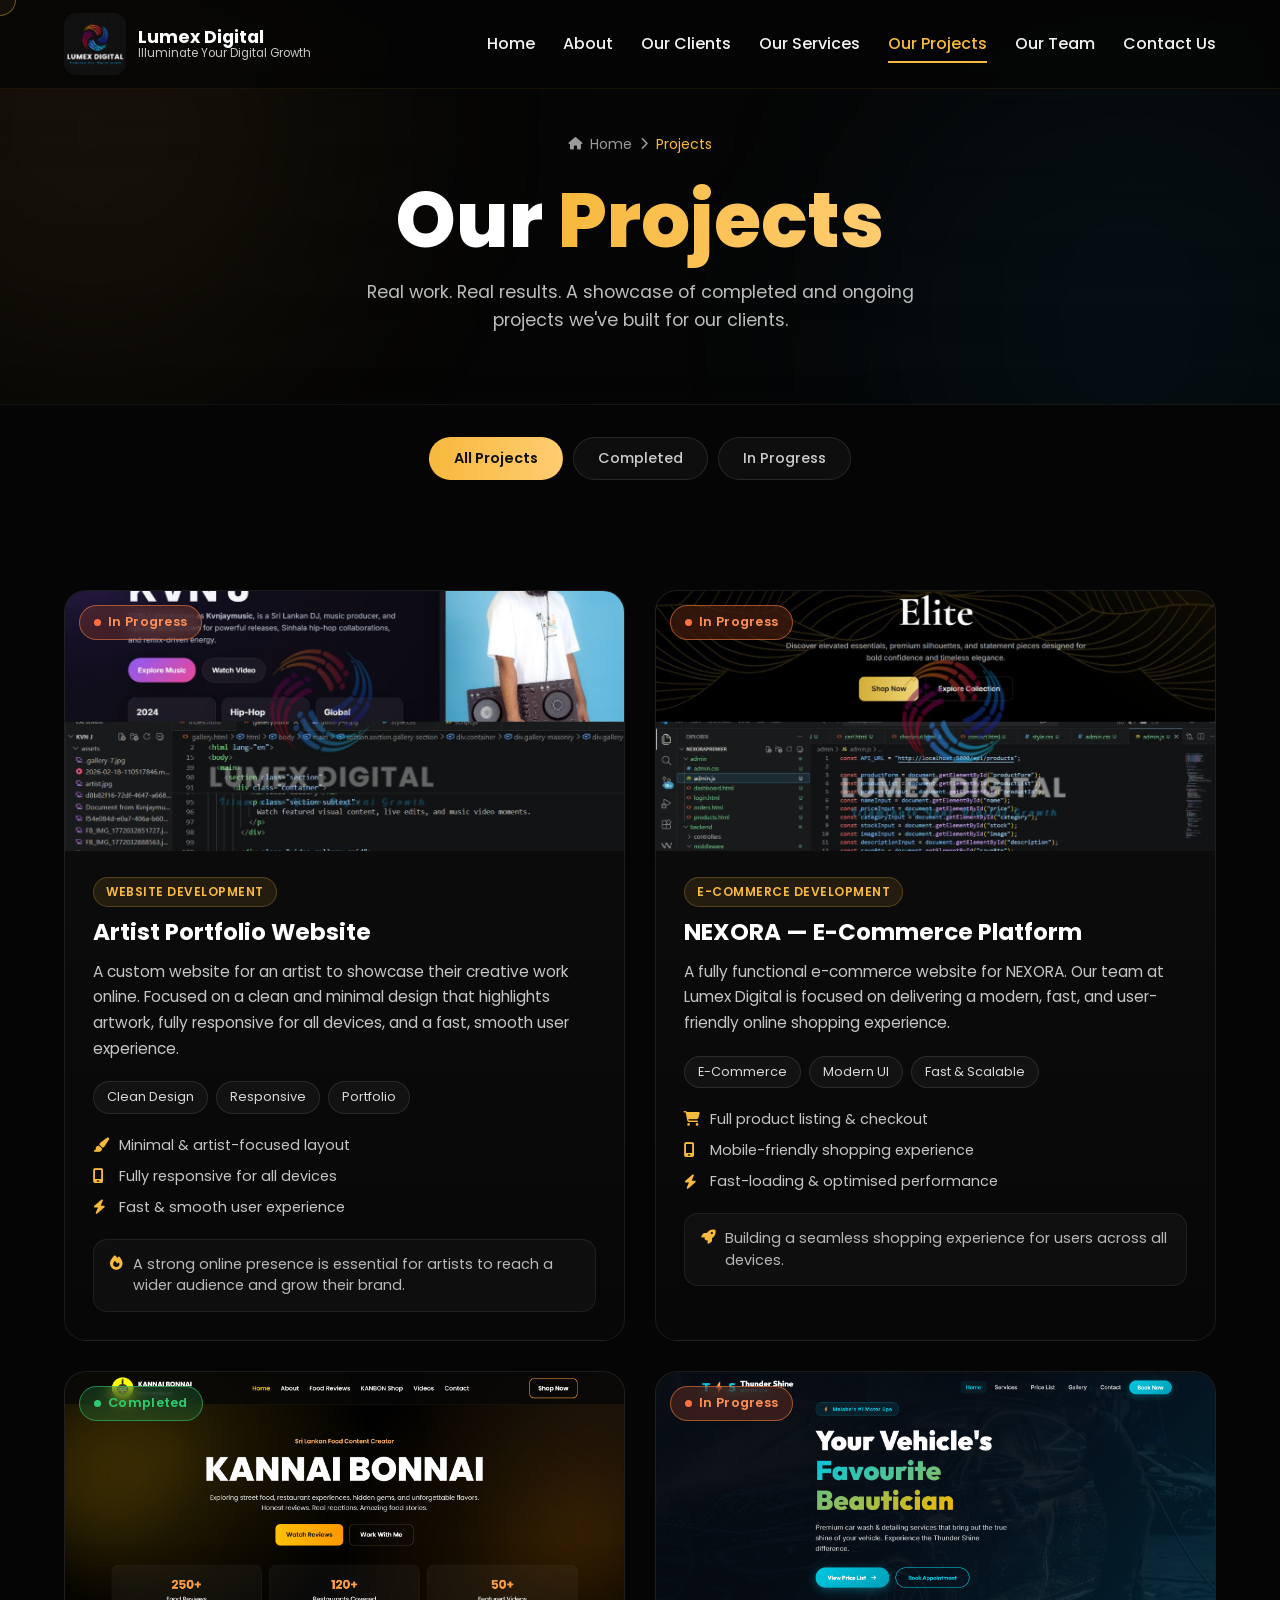
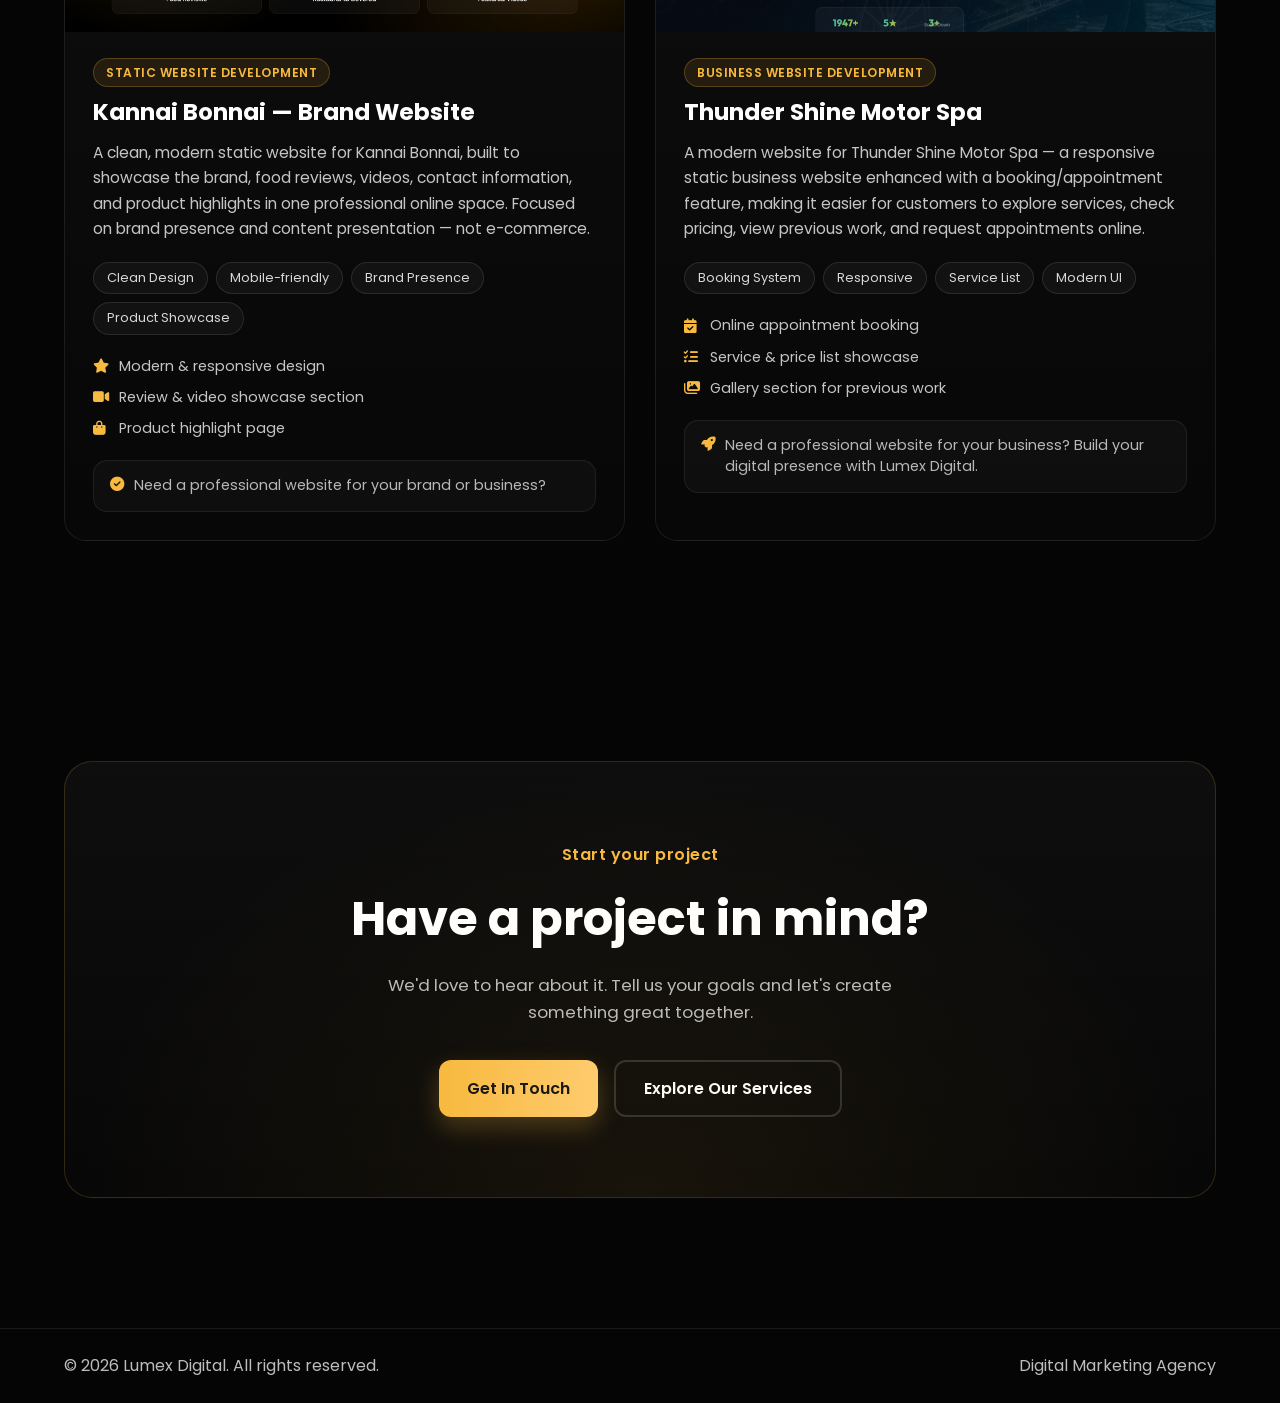
==== commit 98475463: "new" ====
--- a/projects.html
+++ b/projects.html
@@ -14,6 +14,9 @@
   <link rel="stylesheet" href="pages.css" />
 </head>
 <body>
+  <!-- Custom Cursor -->
+  <div class="custom-cursor"></div>
+  <div class="custom-cursor-follower"></div>
 
   <!-- Header -->
   <header class="header">
@@ -233,6 +236,7 @@
     </div>
   </footer>
 
+  <script src="main.js"></script>
   <script src="pages.js"></script>
 </body>
 </html>
--- a/style.css
+++ b/style.css
@@ -8,11 +8,87 @@
   scroll-behavior: smooth;
 }
 
+/* Page Transitions */
 body {
   font-family: "Poppins", sans-serif;
   background: #050505;
   color: #ffffff;
   line-height: 1.6;
+  opacity: 1; /* Default visible */
+}
+
+body.page-enter {
+  animation: pageFadeIn 0.5s ease-out; /* Removed forwards so transform resets to none */
+}
+
+body.page-leave {
+  animation: pageFadeOut 0.4s ease-in forwards;
+}
+
+@keyframes pageFadeIn {
+  0% { opacity: 0; transform: translateY(15px); }
+  100% { opacity: 1; transform: translateY(0); }
+}
+
+@keyframes pageFadeOut {
+  0% { opacity: 1; transform: translateY(0); }
+  100% { opacity: 0; transform: translateY(-15px); }
+}
+
+/* Custom Cursor */
+body.has-custom-cursor {
+  cursor: none;
+}
+
+body.has-custom-cursor a,
+body.has-custom-cursor button,
+body.has-custom-cursor .menu-toggle {
+  cursor: none;
+}
+
+.custom-cursor,
+.custom-cursor-follower {
+  position: fixed;
+  top: 0;
+  left: 0;
+  pointer-events: none;
+  border-radius: 50%;
+  z-index: 9999;
+  display: none;
+}
+
+body.has-custom-cursor .custom-cursor,
+body.has-custom-cursor .custom-cursor-follower {
+  display: block;
+}
+
+.custom-cursor {
+  width: 8px;
+  height: 8px;
+  background-color: #f7b93e;
+  transform: translate3d(-50%, -50%, 0);
+  margin-top: -4px;
+  margin-left: -4px;
+}
+
+.custom-cursor-follower {
+  width: 32px;
+  height: 32px;
+  border: 1px solid rgba(247, 185, 62, 0.4);
+  background-color: rgba(247, 185, 62, 0.05);
+  transform: translate3d(-50%, -50%, 0);
+  margin-top: -16px;
+  margin-left: -16px;
+  transition: width 0.3s ease, height 0.3s ease, background-color 0.3s ease, border-color 0.3s ease, margin 0.3s ease;
+}
+
+.custom-cursor-follower.hover {
+  width: 50px;
+  height: 50px;
+  margin-top: -25px;
+  margin-left: -25px;
+  background-color: rgba(247, 185, 62, 0.15);
+  border-color: rgba(247, 185, 62, 0.8);
 }
 
 img {
@@ -157,9 +233,10 @@
   position: relative;
   padding-top: 130px;
   overflow: hidden;
-  background:
-    linear-gradient(rgba(0, 0, 0, 0.72), rgba(0, 0, 0, 0.9)),
-    url("assets/hero-bg.png") center/cover no-repeat;
+  background-image: linear-gradient(rgba(0, 0, 0, 0.72), rgba(0, 0, 0, 0.9)), url("assets/hero-bg.png");
+  background-position: center 0px;
+  background-size: cover;
+  background-repeat: no-repeat;
 }
 
 .hero::before {
